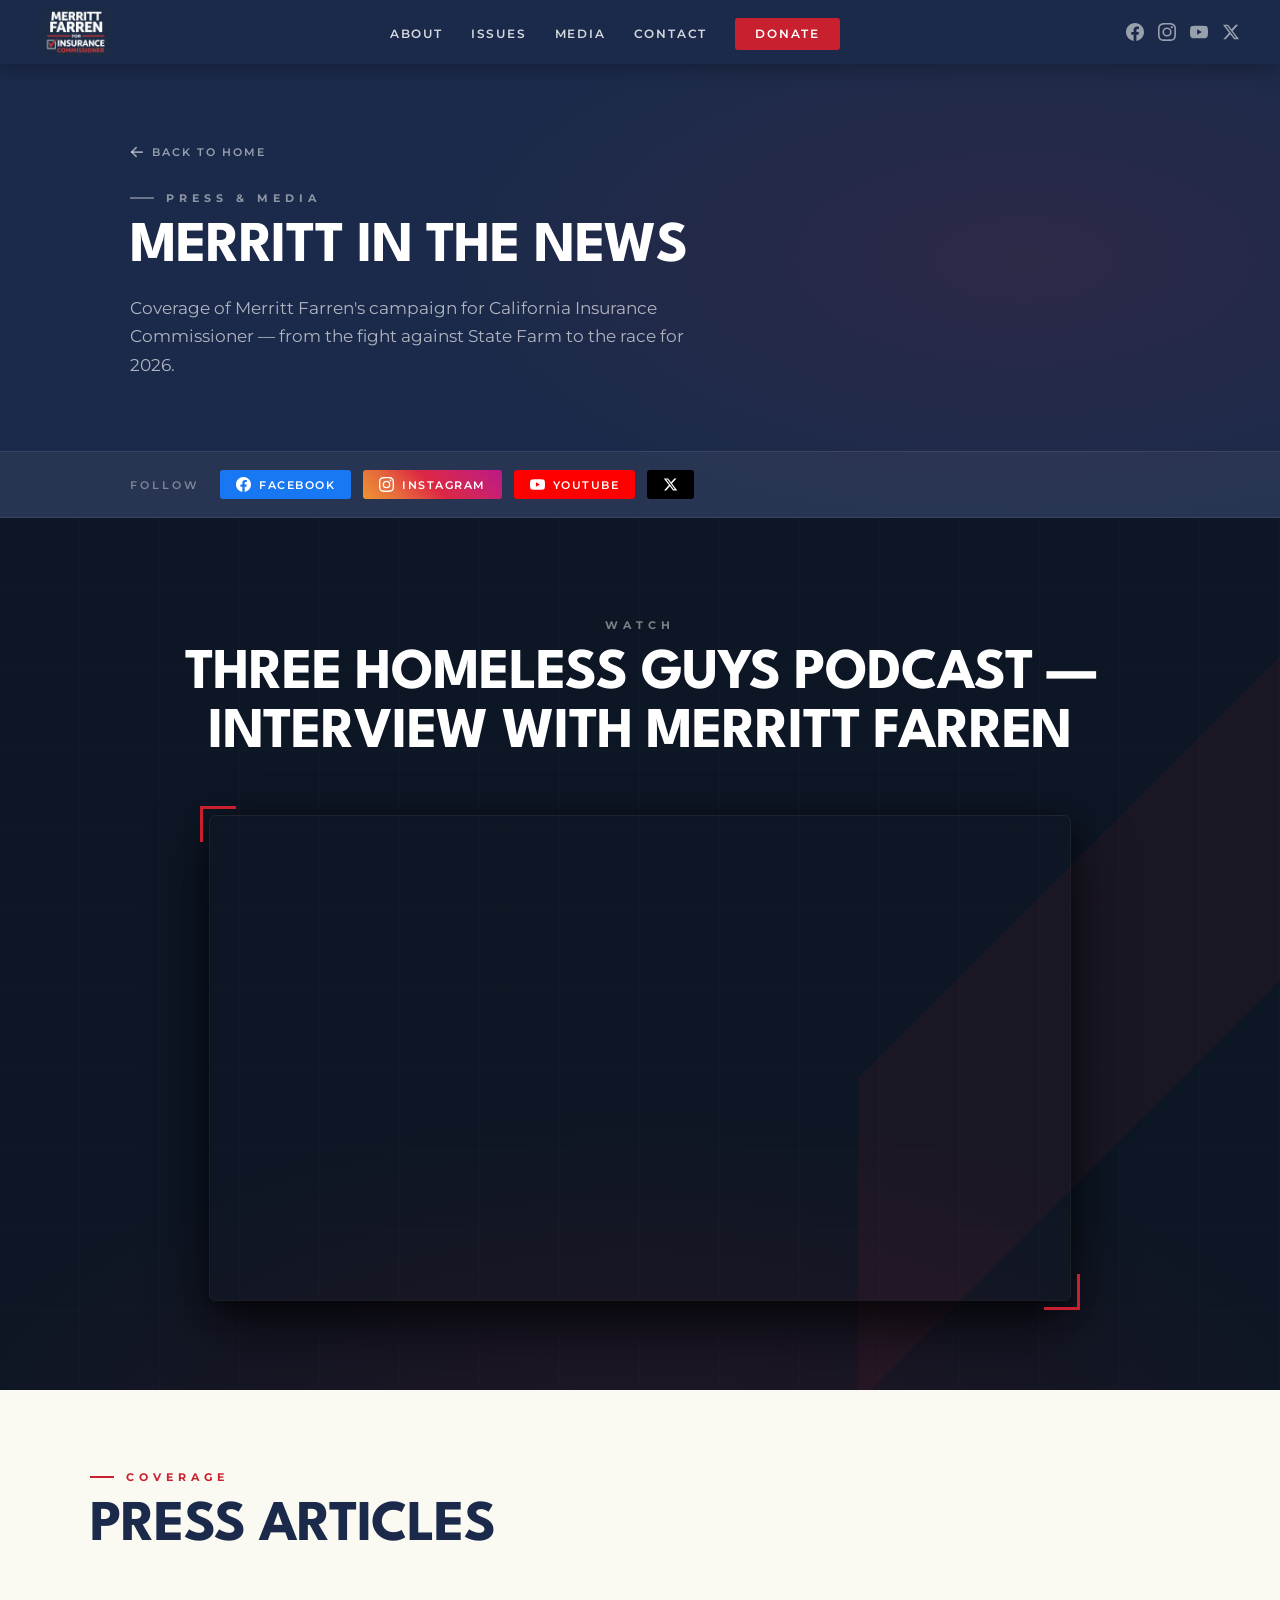
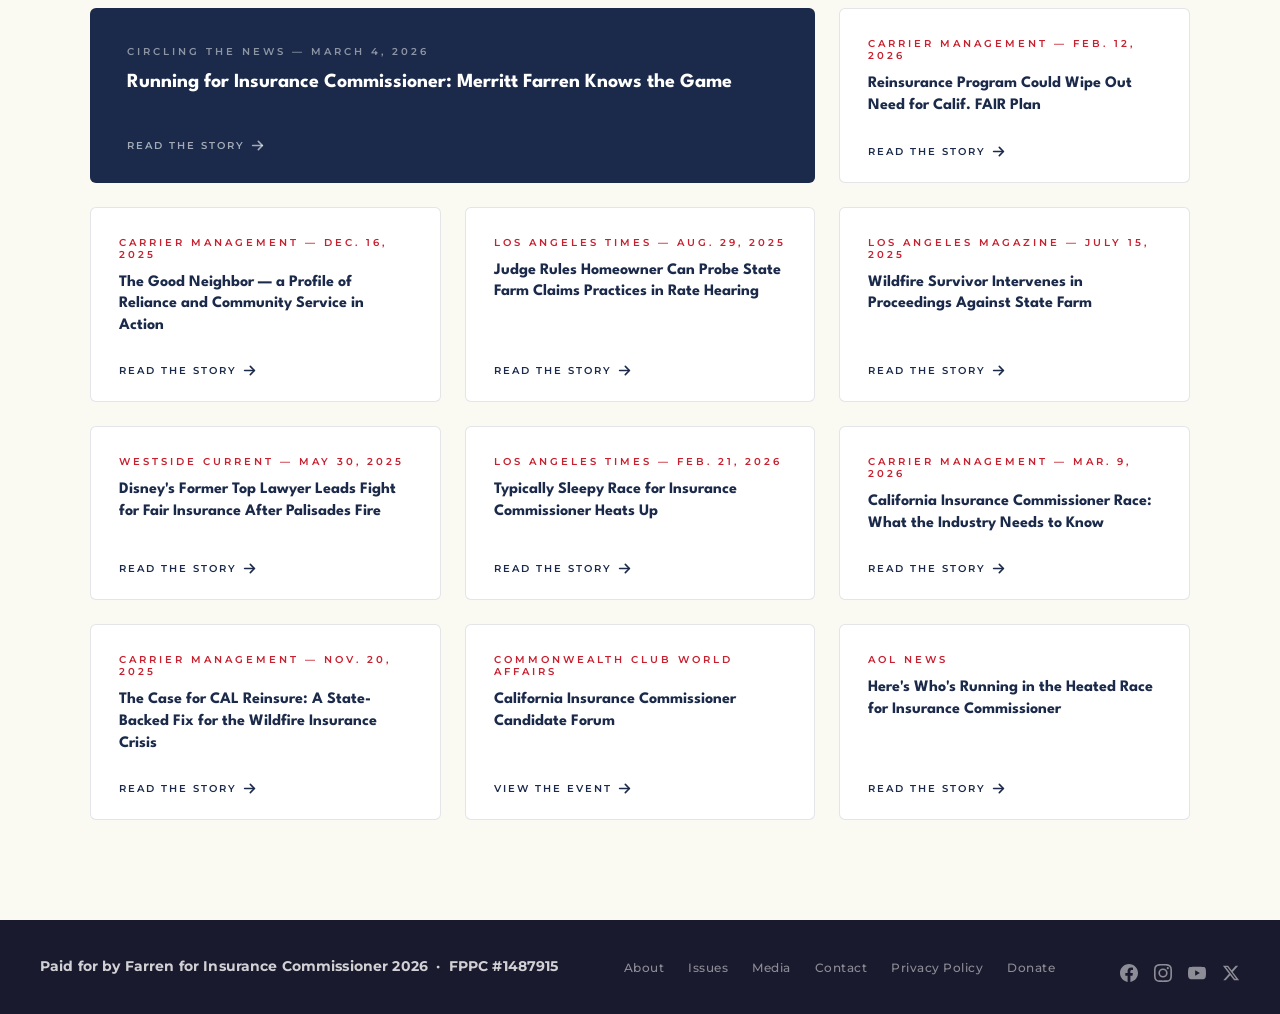
==== media.html @ 881903b9 "Updated fonts and added media" ====
<!DOCTYPE html>
<html lang="en">
<head>
<meta charset="UTF-8">
<meta name="viewport" content="width=device-width, initial-scale=1.0">
<title>Media & Press — Merritt Farren for California Insurance Commissioner 2026</title>
<meta name="description" content="Press coverage, news articles, and media appearances for Merritt Farren's campaign for California Insurance Commissioner 2026.">
<link rel="preconnect" href="https://fonts.googleapis.com">
<link rel="preconnect" href="https://fonts.gstatic.com" crossorigin>
<link href="https://fonts.googleapis.com/css2?family=League+Spartan:wght@700;800;900&family=Montserrat:wght@400;500;600&display=swap" rel="stylesheet">
<link rel="stylesheet" href="css/styles.css">
<style>
  /* ── MEDIA PAGE SPECIFIC STYLES ── */

  .media-hero {
    background: var(--navy);
    padding-top: 64px;
    position: relative;
    overflow: hidden;
  }
  .media-hero::before {
    content: '';
    position: absolute; inset: 0;
    background: radial-gradient(ellipse 70% 80% at 80% 50%, rgba(200,32,47,0.1) 0%, transparent 65%);
    pointer-events: none;
  }
  .media-hero-inner {
    max-width: 1100px; margin: 0 auto;
    padding: 80px 40px 72px;
    position: relative; z-index: 2;
  }
  .media-hero-inner .section-label { color: rgba(255,255,255,0.5); }
  .media-hero-inner .section-label::before { background: rgba(255,255,255,0.35); }
  .media-hero-inner .section-title { color: var(--white); margin-bottom: 16px; }
  .media-hero-desc {
    font-family: 'Montserrat', sans-serif;
    font-size: 1.05rem; font-weight: 400;
    color: rgba(255,255,255,0.65); line-height: 1.7;
    max-width: 560px;
  }

  /* social follow strip */
  .media-social-strip {
    background: rgba(255,255,255,0.05);
    border-top: 1px solid rgba(255,255,255,0.08);
    border-bottom: 1px solid rgba(255,255,255,0.08);
  }
  .media-social-strip-inner {
    max-width: 1100px; margin: 0 auto;
    padding: 18px 40px;
    display: flex; align-items: center; gap: 12px; flex-wrap: wrap;
  }
  .media-social-label {
    font-family: 'Montserrat', sans-serif;
    font-size: 0.68rem; font-weight: 600;
    letter-spacing: 3px; text-transform: uppercase;
    color: rgba(255,255,255,0.4);
    margin-right: 8px;
  }
  .media-social-btn {
    display: inline-flex; align-items: center; gap: 8px;
    padding: 7px 16px; border-radius: 3px;
    font-family: 'Montserrat', sans-serif;
    font-size: 0.7rem; font-weight: 600;
    letter-spacing: 1.5px; text-transform: uppercase;
    text-decoration: none; transition: opacity 0.2s, transform 0.15s;
    color: var(--white);
  }
  .media-social-btn:hover { opacity: 0.85; transform: translateY(-1px); color: var(--white); }
  .media-social-btn svg { width: 15px; height: 15px; flex-shrink: 0; }
  .media-social-btn-yt  { background: #FF0000; }
  .media-social-btn-fb  { background: #1877F2; }
  .media-social-btn-ig  { background: linear-gradient(45deg, #f09433, #e6683c 25%, #dc2743 50%, #cc2366 75%, #bc1888); }

  /* press grid */
  .press-section {
    background: var(--offwhite);
    padding: 80px 40px 100px;
  }
  .press-inner { max-width: 1100px; margin: 0 auto; }

  .press-grid {
    display: grid;
    grid-template-columns: repeat(3, 1fr);
    gap: 24px;
    margin-top: 52px;
  }

  .press-card {
    background: var(--white);
    border-radius: 6px;
    border: 1px solid var(--border);
    padding: 28px 28px 24px;
    text-decoration: none; color: inherit;
    display: flex; flex-direction: column;
    position: relative; overflow: hidden;
    transition: box-shadow 0.2s, transform 0.2s;
  }
  .press-card::before {
    content: ''; position: absolute;
    top: 0; left: 0; right: 0; height: 3px;
    background: var(--red);
    transform: scaleX(0); transform-origin: left;
    transition: transform 0.25s;
  }
  .press-card:hover { box-shadow: 0 8px 36px rgba(0,0,0,0.1); transform: translateY(-3px); }
  .press-card:hover::before { transform: scaleX(1); }

  .press-outlet {
    font-family: 'Montserrat', sans-serif;
    font-size: 0.62rem; font-weight: 600;
    letter-spacing: 3px; text-transform: uppercase;
    color: var(--red); margin-bottom: 12px;
  }
  .press-headline {
    font-family: 'League Spartan', sans-serif;
    font-weight: 700; font-size: 1rem;
    color: var(--navy); line-height: 1.35;
    margin-bottom: 12px; flex: 1;
  }
  .press-read {
    display: inline-flex; align-items: center; gap: 6px;
    margin-top: 16px;
    font-family: 'Montserrat', sans-serif;
    font-size: 0.65rem; font-weight: 600;
    letter-spacing: 2px; text-transform: uppercase;
    color: var(--navy); transition: color 0.2s, gap 0.2s;
  }
  .press-read svg { width: 13px; height: 13px; transition: transform 0.2s; }
  .press-card:hover .press-read { color: var(--red); gap: 10px; }
  .press-card:hover .press-read svg { transform: translateX(3px); }

  /* featured card — spans 2 cols */
  .press-card--featured {
    grid-column: span 2;
    background: var(--navy);
    border-color: transparent;
    padding: 36px 36px 30px;
  }
  .press-card--featured .press-outlet { color: rgba(255,255,255,0.5); }
  .press-card--featured .press-headline {
    font-size: 1.25rem; color: var(--white);
  }
  .press-card--featured .press-read { color: rgba(255,255,255,0.6); }
  .press-card--featured:hover .press-read { color: var(--white); }
  .press-card--featured::before { background: var(--red); }

  /* back link */
  .media-back {
    display: inline-flex; align-items: center; gap: 8px;
    font-family: 'Montserrat', sans-serif;
    font-size: 0.68rem; font-weight: 600;
    letter-spacing: 2px; text-transform: uppercase;
    color: rgba(255,255,255,0.55); text-decoration: none;
    margin-bottom: 32px; transition: color 0.2s;
  }
  .media-back:hover { color: var(--white); }
  .media-back svg { width: 14px; height: 14px; }

  @media (max-width: 960px) {
    .press-grid { grid-template-columns: repeat(2, 1fr); }
    .press-card--featured { grid-column: span 2; }
    .media-hero-inner { padding: 60px 24px 52px; }
    .press-section { padding: 60px 24px 80px; }
    .media-social-strip-inner { padding: 16px 24px; }
  }
  @media (max-width: 580px) {
    .press-grid { grid-template-columns: 1fr; }
    .press-card--featured { grid-column: span 1; }
  }
</style>
</head>
<body>

<!-- NAV -->
<nav>
  <a href="/" class="nav-logo"><img src="images/logo.jpg" alt="Merritt Farren for Insurance Commissioner 2026"></a>
  <ul class="nav-links">
    <li><a href="/#story">About</a></li>
    <li><a href="/#issues">Issues</a></li>
    <li><a href="/media">Media</a></li>
    <li><a href="/#contact">Contact</a></li>
    <li><a href="https://www.efundraisingconnections.com/c/FarrenforInsuranceCommissioner2026" target="_blank" class="nav-donate">Donate</a></li>
  </ul>
  <div class="nav-social">
    <a href="https://www.facebook.com/merritt.farren" target="_blank" aria-label="Facebook"><svg viewBox="0 0 24 24" fill="currentColor"><path d="M24 12.073c0-6.627-5.373-12-12-12s-12 5.373-12 12c0 5.99 4.388 10.954 10.125 11.854v-8.385H7.078v-3.47h3.047V9.43c0-3.007 1.792-4.669 4.533-4.669 1.312 0 2.686.235 2.686.235v2.953H15.83c-1.491 0-1.956.925-1.956 1.874v2.25h3.328l-.532 3.47h-2.796v8.385C19.612 23.027 24 18.062 24 12.073z"/></svg></a>
    <a href="https://www.instagram.com/merrittfarren" target="_blank" aria-label="Instagram"><svg viewBox="0 0 24 24" fill="currentColor"><path d="M12 2.163c3.204 0 3.584.012 4.85.07 3.252.148 4.771 1.691 4.919 4.919.058 1.265.069 1.645.069 4.849 0 3.205-.012 3.584-.069 4.849-.149 3.225-1.664 4.771-4.919 4.919-1.266.058-1.644.07-4.85.07-3.204 0-3.584-.012-4.849-.07-3.26-.149-4.771-1.699-4.919-4.92-.058-1.265-.07-1.644-.07-4.849 0-3.204.013-3.583.07-4.849.149-3.227 1.664-4.771 4.919-4.919 1.266-.057 1.645-.069 4.849-.069zM12 0C8.741 0 8.333.014 7.053.072 2.695.272.273 2.69.073 7.052.014 8.333 0 8.741 0 12c0 3.259.014 3.668.072 4.948.2 4.358 2.618 6.78 6.98 6.98C8.333 23.986 8.741 24 12 24c3.259 0 3.668-.014 4.948-.072 4.354-.2 6.782-2.618 6.979-6.98.059-1.28.073-1.689.073-4.948 0-3.259-.014-3.667-.072-4.947-.196-4.354-2.617-6.78-6.979-6.98C15.668.014 15.259 0 12 0zm0 5.838a6.162 6.162 0 100 12.324 6.162 6.162 0 000-12.324zM12 16a4 4 0 110-8 4 4 0 010 8zm6.406-11.845a1.44 1.44 0 100 2.881 1.44 1.44 0 000-2.881z"/></svg></a>
    <a href="https://www.youtube.com/@MerrittFarrenCampaign" target="_blank" aria-label="YouTube"><svg viewBox="0 0 24 24" fill="currentColor"><path d="M23.498 6.186a3.016 3.016 0 0 0-2.122-2.136C19.505 3.545 12 3.545 12 3.545s-7.505 0-9.377.505A3.017 3.017 0 0 0 .502 6.186C0 8.07 0 12 0 12s0 3.93.502 5.814a3.016 3.016 0 0 0 2.122 2.136c1.871.505 9.376.505 9.376.505s7.505 0 9.377-.505a3.015 3.015 0 0 0 2.122-2.136C24 15.93 24 12 24 12s0-3.93-.502-5.814zM9.545 15.568V8.432L15.818 12l-6.273 3.568z"/></svg></a>
    <a href="https://x.com/merrittfarren" target="_blank" aria-label="X"><svg viewBox="0 0 24 24" fill="currentColor"><path d="M18.244 2.25h3.308l-7.227 8.26 8.502 11.24H16.17l-5.214-6.817L4.99 21.75H1.68l7.73-8.835L1.254 2.25H8.08l4.713 6.231zm-1.161 17.52h1.833L7.084 4.126H5.117z"/></svg></a>
  </div>
  <button class="hamburger" id="hamburger" aria-label="Open menu">
    <span></span><span></span><span></span>
  </button>
</nav>

<!-- MOBILE MENU -->
<div class="mobile-menu" id="mobileMenu">
  <ul class="mobile-menu-links">
    <li><a href="/#story">About</a></li>
    <li><a href="/#issues">Issues</a></li>
    <li><a href="/media">Media</a></li>
    <li><a href="/#contact">Contact</a></li>
    <li><a href="https://www.efundraisingconnections.com/c/FarrenforInsuranceCommissioner2026" target="_blank" class="mobile-donate">Donate</a></li>
  </ul>
  <div class="mobile-menu-social">
    <a href="https://www.facebook.com/merritt.farren" target="_blank" aria-label="Facebook"><svg viewBox="0 0 24 24" fill="currentColor"><path d="M24 12.073c0-6.627-5.373-12-12-12s-12 5.373-12 12c0 5.99 4.388 10.954 10.125 11.854v-8.385H7.078v-3.47h3.047V9.43c0-3.007 1.792-4.669 4.533-4.669 1.312 0 2.686.235 2.686.235v2.953H15.83c-1.491 0-1.956.925-1.956 1.874v2.25h3.328l-.532 3.47h-2.796v8.385C19.612 23.027 24 18.062 24 12.073z"/></svg></a>
    <a href="https://www.instagram.com/merrittfarren" target="_blank" aria-label="Instagram"><svg viewBox="0 0 24 24" fill="currentColor"><path d="M12 2.163c3.204 0 3.584.012 4.85.07 3.252.148 4.771 1.691 4.919 4.919.058 1.265.069 1.645.069 4.849 0 3.205-.012 3.584-.069 4.849-.149 3.225-1.664 4.771-4.919 4.919-1.266.058-1.644.07-4.85.07-3.204 0-3.584-.012-4.849-.07-3.26-.149-4.771-1.699-4.919-4.92-.058-1.265-.07-1.644-.07-4.849 0-3.204.013-3.583.07-4.849.149-3.227 1.664-4.771 4.919-4.919 1.266-.057 1.645-.069 4.849-.069zM12 0C8.741 0 8.333.014 7.053.072 2.695.272.273 2.69.073 7.052.014 8.333 0 8.741 0 12c0 3.259.014 3.668.072 4.948.2 4.358 2.618 6.78 6.98 6.98C8.333 23.986 8.741 24 12 24c3.259 0 3.668-.014 4.948-.072 4.354-.2 6.782-2.618 6.979-6.98.059-1.28.073-1.689.073-4.948 0-3.259-.014-3.667-.072-4.947-.196-4.354-2.617-6.78-6.979-6.98C15.668.014 15.259 0 12 0zm0 5.838a6.162 6.162 0 100 12.324 6.162 6.162 0 000-12.324zM12 16a4 4 0 110-8 4 4 0 010 8zm6.406-11.845a1.44 1.44 0 100 2.881 1.44 1.44 0 000-2.881z"/></svg></a>
    <a href="https://www.youtube.com/@MerrittFarrenCampaign" target="_blank" aria-label="YouTube"><svg viewBox="0 0 24 24" fill="currentColor"><path d="M23.498 6.186a3.016 3.016 0 0 0-2.122-2.136C19.505 3.545 12 3.545 12 3.545s-7.505 0-9.377.505A3.017 3.017 0 0 0 .502 6.186C0 8.07 0 12 0 12s0 3.93.502 5.814a3.016 3.016 0 0 0 2.122 2.136c1.871.505 9.376.505 9.376.505s7.505 0 9.377-.505a3.015 3.015 0 0 0 2.122-2.136C24 15.93 24 12 24 12s0-3.93-.502-5.814zM9.545 15.568V8.432L15.818 12l-6.273 3.568z"/></svg></a>
    <a href="https://x.com/merrittfarren" target="_blank" aria-label="X"><svg viewBox="0 0 24 24" fill="currentColor"><path d="M18.244 2.25h3.308l-7.227 8.26 8.502 11.24H16.17l-5.214-6.817L4.99 21.75H1.68l7.73-8.835L1.254 2.25H8.08l4.713 6.231zm-1.161 17.52h1.833L7.084 4.126H5.117z"/></svg></a>
  </div>
</div>

<!-- MEDIA HERO -->
<div class="media-hero">
  <div class="media-hero-inner">
    <a href="/" class="media-back">
      <svg viewBox="0 0 16 16" fill="none" stroke="currentColor" stroke-width="2" stroke-linecap="round" stroke-linejoin="round"><line x1="14" y1="8" x2="2" y2="8"/><polyline points="7,3 2,8 7,13"/></svg>
      Back to Home
    </a>
    <div class="section-label">Press & Media</div>
    <h1 class="section-title">Merritt in the News</h1>
    <p class="media-hero-desc">Coverage of Merritt Farren's campaign for California Insurance Commissioner — from the fight against State Farm to the race for 2026.</p>
  </div>

  <!-- SOCIAL STRIP -->
  <div class="media-social-strip">
    <div class="media-social-strip-inner">
      <span class="media-social-label">Follow</span>
      </a>
      <a href="https://www.facebook.com/merritt.farren" target="_blank" class="media-social-btn media-social-btn-fb">
        <svg viewBox="0 0 24 24" fill="currentColor"><path d="M24 12.073c0-6.627-5.373-12-12-12s-12 5.373-12 12c0 5.99 4.388 10.954 10.125 11.854v-8.385H7.078v-3.47h3.047V9.43c0-3.007 1.792-4.669 4.533-4.669 1.312 0 2.686.235 2.686.235v2.953H15.83c-1.491 0-1.956.925-1.956 1.874v2.25h3.328l-.532 3.47h-2.796v8.385C19.612 23.027 24 18.062 24 12.073z"/></svg>
        Facebook
      </a>
      <a href="https://www.instagram.com/merrittfarren" target="_blank" class="media-social-btn media-social-btn-ig">
        <svg viewBox="0 0 24 24" fill="currentColor"><path d="M12 2.163c3.204 0 3.584.012 4.85.07 3.252.148 4.771 1.691 4.919 4.919.058 1.265.069 1.645.069 4.849 0 3.205-.012 3.584-.069 4.849-.149 3.225-1.664 4.771-4.919 4.919-1.266.058-1.644.07-4.85.07-3.204 0-3.584-.012-4.849-.07-3.26-.149-4.771-1.699-4.919-4.92-.058-1.265-.07-1.644-.07-4.849 0-3.204.013-3.583.07-4.849.149-3.227 1.664-4.771 4.919-4.919 1.266-.057 1.645-.069 4.849-.069zM12 0C8.741 0 8.333.014 7.053.072 2.695.272.273 2.69.073 7.052.014 8.333 0 8.741 0 12c0 3.259.014 3.668.072 4.948.2 4.358 2.618 6.78 6.98 6.98C8.333 23.986 8.741 24 12 24c3.259 0 3.668-.014 4.948-.072 4.354-.2 6.782-2.618 6.979-6.98.059-1.28.073-1.689.073-4.948 0-3.259-.014-3.667-.072-4.947-.196-4.354-2.617-6.78-6.979-6.98C15.668.014 15.259 0 12 0zm0 5.838a6.162 6.162 0 100 12.324 6.162 6.162 0 000-12.324zM12 16a4 4 0 110-8 4 4 0 010 8zm6.406-11.845a1.44 1.44 0 100 2.881 1.44 1.44 0 000-2.881z"/></svg>
        Instagram
      </a>
      <a href="https://www.youtube.com/@MerrittFarrenCampaign" target="_blank" class="media-social-btn media-social-btn-yt">
        <svg viewBox="0 0 24 24" fill="currentColor"><path d="M23.498 6.186a3.016 3.016 0 0 0-2.122-2.136C19.505 3.545 12 3.545 12 3.545s-7.505 0-9.377.505A3.017 3.017 0 0 0 .502 6.186C0 8.07 0 12 0 12s0 3.93.502 5.814a3.016 3.016 0 0 0 2.122 2.136c1.871.505 9.376.505 9.376.505s7.505 0 9.377-.505a3.015 3.015 0 0 0 2.122-2.136C24 15.93 24 12 24 12s0-3.93-.502-5.814zM9.545 15.568V8.432L15.818 12l-6.273 3.568z"/></svg>
        YouTube
      <a href="https://x.com/merrittfarren" target="_blank" class="media-social-btn" style="background:#000;">
      <svg viewBox="0 0 24 24" fill="currentColor" width="15" height="15"><path d="M18.244 2.25h3.308l-7.227 8.26 8.502 11.24H16.17l-5.214-6.817L4.99 21.75H1.68l7.73-8.835L1.254 2.25H8.08l4.713 6.231zm-1.161 17.52h1.833L7.084 4.126H5.117z"/></svg>
      </a>
    </div>
  </div>
</div>

<!-- PODCAST VIDEO -->
<section class="video-section">
  <div class="video-section-inner">
    <div class="video-section-header">
      <div class="section-label">Watch</div>
      <h2 class="section-title">Three Homeless Guys Podcast — Interview with Merritt Farren</h2>
    </div>
    <div class="video-stage">
      <div class="video-frame-accent video-frame-accent--tl"></div>
      <div class="video-frame-accent video-frame-accent--br"></div>
      <div class="video-wrapper">
        <iframe
          src="https://www.youtube.com/embed/tvpQlVwSCeM"
          title="Three Homeless Guys Podcast — Interview with Merritt Farren"
          allow="accelerometer; autoplay; clipboard-write; encrypted-media; gyroscope; picture-in-picture"
          allowfullscreen
        ></iframe>
      </div>
    </div>
  </div>
</section>

<!-- PRESS GRID -->
<div class="press-section">
  <div class="press-inner">
    <div class="section-label">Coverage</div>
    <h2 class="section-title">Press Articles</h2>
    
    <div class="press-grid">

      <!-- Featured: Circling the News — Mar 4, 2026 -->
      <a class="press-card press-card--featured" href="https://www.circlingthenews.com/running-for-insurance-commissioner-merritt-farren-knows-the-game/" target="_blank">
        <div class="press-outlet">Circling the News &mdash; March 4, 2026</div>
        <div class="press-headline">Running for Insurance Commissioner: Merritt Farren Knows the Game</div>
        <div class="press-read">Read the story <svg viewBox="0 0 16 16" fill="none" stroke="currentColor" stroke-width="2" stroke-linecap="round" stroke-linejoin="round"><line x1="2" y1="8" x2="14" y2="8"/><polyline points="9,3 14,8 9,13"/></svg></div>
      </a>
 
      <!-- Carrier Management — Feb 12, 2026 (Reinsurance/FAIR Plan) -->
      <a class="press-card" href="https://www.carriermanagement.com/features/2026/02/12/284526.htm" target="_blank">
        <div class="press-outlet">Carrier Management &mdash; Feb. 12, 2026</div>
        <div class="press-headline">Reinsurance Program Could Wipe Out Need for Calif. FAIR Plan</div>
        <div class="press-read">Read the story <svg viewBox="0 0 16 16" fill="none" stroke="currentColor" stroke-width="2" stroke-linecap="round" stroke-linejoin="round"><line x1="2" y1="8" x2="14" y2="8"/><polyline points="9,3 14,8 9,13"/></svg></div>
      </a>
 
      <!-- Carrier Management — Dec 16, 2025 (Good Neighbor) -->
      <a class="press-card" href="https://www.carriermanagement.com/features/2025/12/16/282419.htm" target="_blank">
        <div class="press-outlet">Carrier Management &mdash; Dec. 16, 2025</div>
        <div class="press-headline">The Good Neighbor — a Profile of Reliance and Community Service in Action</div>
        <div class="press-read">Read the story <svg viewBox="0 0 16 16" fill="none" stroke="currentColor" stroke-width="2" stroke-linecap="round" stroke-linejoin="round"><line x1="2" y1="8" x2="14" y2="8"/><polyline points="9,3 14,8 9,13"/></svg></div>
      </a>
 
      <!-- LA Times — Aug 29, 2025 -->
      <a class="press-card" href="https://www.latimes.com/business/story/2025-08-29/judge-rules-homeowner-can-probe-state-farm-claims-practices-in-rate-hearing" target="_blank">
        <div class="press-outlet">Los Angeles Times &mdash; Aug. 29, 2025</div>
        <div class="press-headline">Judge Rules Homeowner Can Probe State Farm Claims Practices in Rate Hearing</div>
        <div class="press-read">Read the story <svg viewBox="0 0 16 16" fill="none" stroke="currentColor" stroke-width="2" stroke-linecap="round" stroke-linejoin="round"><line x1="2" y1="8" x2="14" y2="8"/><polyline points="9,3 14,8 9,13"/></svg></div>
      </a>
 
      <!-- LA Magazine — July 15, 2025 -->
      <a class="press-card" href="https://lamag.com/news/wildfire-survivor-intervenes-in-proceedings-against-state-farm/" target="_blank">
        <div class="press-outlet">Los Angeles Magazine &mdash; July 15, 2025</div>
        <div class="press-headline">Wildfire Survivor Intervenes in Proceedings Against State Farm</div>
        <div class="press-read">Read the story <svg viewBox="0 0 16 16" fill="none" stroke="currentColor" stroke-width="2" stroke-linecap="round" stroke-linejoin="round"><line x1="2" y1="8" x2="14" y2="8"/><polyline points="9,3 14,8 9,13"/></svg></div>
      </a>
 
      <!-- Westside Current — May 30, 2025 -->
      <a class="press-card" href="https://www.westsidecurrent.com/news/disney-s-former-top-lawyer-leads-fight-for-fair-insurance-after-palisades-fire/article_1b14e0f1-53c9-4d88-8dc2-42fa84a0969a.html" target="_blank">
        <div class="press-outlet">Westside Current &mdash; May 30, 2025</div>
        <div class="press-headline">Disney's Former Top Lawyer Leads Fight for Fair Insurance After Palisades Fire</div>
        <div class="press-read">Read the story <svg viewBox="0 0 16 16" fill="none" stroke="currentColor" stroke-width="2" stroke-linecap="round" stroke-linejoin="round"><line x1="2" y1="8" x2="14" y2="8"/><polyline points="9,3 14,8 9,13"/></svg></div>
      </a>
 
      <!-- LA Times — Feb 21, 2026 -->
      <a class="press-card" href="https://www.latimes.com/business/story/2026-02-21/typically-sleepy-race-for-insurance-commissioner-heats-up" target="_blank">
        <div class="press-outlet">Los Angeles Times &mdash; Feb. 21, 2026</div>
        <div class="press-headline">Typically Sleepy Race for Insurance Commissioner Heats Up</div>
        <div class="press-read">Read the story <svg viewBox="0 0 16 16" fill="none" stroke="currentColor" stroke-width="2" stroke-linecap="round" stroke-linejoin="round"><line x1="2" y1="8" x2="14" y2="8"/><polyline points="9,3 14,8 9,13"/></svg></div>
      </a>
 
      <!-- Carrier Management — Mar 9, 2026 -->
      <a class="press-card" href="https://www.carriermanagement.com/news/2026/03/09/285462.htm" target="_blank">
        <div class="press-outlet">Carrier Management &mdash; Mar. 9, 2026</div>
        <div class="press-headline">California Insurance Commissioner Race: What the Industry Needs to Know</div>
        <div class="press-read">Read the story <svg viewBox="0 0 16 16" fill="none" stroke="currentColor" stroke-width="2" stroke-linecap="round" stroke-linejoin="round"><line x1="2" y1="8" x2="14" y2="8"/><polyline points="9,3 14,8 9,13"/></svg></div>
      </a>
 
      <!-- Carrier Management — Nov 20, 2025 -->
      <a class="press-card" href="https://www.carriermanagement.com/features/2025/11/20/281652.htm" target="_blank">
        <div class="press-outlet">Carrier Management &mdash; Nov. 20, 2025</div>
        <div class="press-headline">The Case for CAL Reinsure: A State-Backed Fix for the Wildfire Insurance Crisis</div>
        <div class="press-read">Read the story <svg viewBox="0 0 16 16" fill="none" stroke="currentColor" stroke-width="2" stroke-linecap="round" stroke-linejoin="round"><line x1="2" y1="8" x2="14" y2="8"/><polyline points="9,3 14,8 9,13"/></svg></div>
      </a>
 
      <!-- Commonwealth Club -->
      <a class="press-card" href="https://www.commonwealthclub.org/events/2026-02-13/california-insurance-commissioner-candidate-forum" target="_blank">
        <div class="press-outlet">Commonwealth Club World Affairs</div>
        <div class="press-headline">California Insurance Commissioner Candidate Forum</div>
        <div class="press-read">View the event <svg viewBox="0 0 16 16" fill="none" stroke="currentColor" stroke-width="2" stroke-linecap="round" stroke-linejoin="round"><line x1="2" y1="8" x2="14" y2="8"/><polyline points="9,3 14,8 9,13"/></svg></div>
      </a>
 
      <!-- AOL News -->
      <a class="press-card" href="https://www.aol.com/articles/heres-running-heated-race-insurance-110000515.html" target="_blank">
        <div class="press-outlet">AOL News</div>
        <div class="press-headline">Here's Who's Running in the Heated Race for Insurance Commissioner</div>
        <div class="press-read">Read the story <svg viewBox="0 0 16 16" fill="none" stroke="currentColor" stroke-width="2" stroke-linecap="round" stroke-linejoin="round"><line x1="2" y1="8" x2="14" y2="8"/><polyline points="9,3 14,8 9,13"/></svg></div>
      </a>
 
    </div>
  </div>
</div>

<!-- FOOTER -->
<footer>
  <div>
    <span class="fppc-disclaimer">Paid for by Farren for Insurance Commissioner 2026 &nbsp;·&nbsp; FPPC #1487915</span>
  </div>
  <div class="footer-links">
    <a href="/#story">About</a>
    <a href="/#issues">Issues</a>
    <a href="/media">Media</a>
    <a href="/#contact">Contact</a>
    <a href="#" onclick="document.getElementById('privacyModal').classList.add('open');document.body.style.overflow='hidden';return false;">Privacy Policy</a>
    <a href="https://www.efundraisingconnections.com/c/FarrenforInsuranceCommissioner2026" target="_blank">Donate</a>
  </div>
  <div class="footer-social">
    <a href="https://www.facebook.com/merritt.farren" target="_blank" aria-label="Facebook"><svg viewBox="0 0 24 24" fill="currentColor" width="18" height="18"><path d="M24 12.073c0-6.627-5.373-12-12-12s-12 5.373-12 12c0 5.99 4.388 10.954 10.125 11.854v-8.385H7.078v-3.47h3.047V9.43c0-3.007 1.792-4.669 4.533-4.669 1.312 0 2.686.235 2.686.235v2.953H15.83c-1.491 0-1.956.925-1.956 1.874v2.25h3.328l-.532 3.47h-2.796v8.385C19.612 23.027 24 18.062 24 12.073z"/></svg></a>
    <a href="https://www.instagram.com/merrittfarren" target="_blank" aria-label="Instagram"><svg viewBox="0 0 24 24" fill="currentColor" width="18" height="18"><path d="M12 2.163c3.204 0 3.584.012 4.85.07 3.252.148 4.771 1.691 4.919 4.919.058 1.265.069 1.645.069 4.849 0 3.205-.012 3.584-.069 4.849-.149 3.225-1.664 4.771-4.919 4.919-1.266.058-1.644.07-4.85.07-3.204 0-3.584-.012-4.849-.07-3.26-.149-4.771-1.699-4.919-4.92-.058-1.265-.07-1.644-.07-4.849 0-3.204.013-3.583.07-4.849.149-3.227 1.664-4.771 4.919-4.919 1.266-.057 1.645-.069 4.849-.069zM12 0C8.741 0 8.333.014 7.053.072 2.695.272.273 2.69.073 7.052.014 8.333 0 8.741 0 12c0 3.259.014 3.668.072 4.948.2 4.358 2.618 6.78 6.98 6.98C8.333 23.986 8.741 24 12 24c3.259 0 3.668-.014 4.948-.072 4.354-.2 6.782-2.618 6.979-6.98.059-1.28.073-1.689.073-4.948 0-3.259-.014-3.667-.072-4.947-.196-4.354-2.617-6.78-6.979-6.98C15.668.014 15.259 0 12 0zm0 5.838a6.162 6.162 0 100 12.324 6.162 6.162 0 000-12.324zM12 16a4 4 0 110-8 4 4 0 010 8zm6.406-11.845a1.44 1.44 0 100 2.881 1.44 1.44 0 000-2.881z"/></svg></a>
    <a href="https://www.youtube.com/@MerrittFarrenCampaign" target="_blank" aria-label="YouTube"><svg viewBox="0 0 24 24" fill="currentColor" width="18" height="18"><path d="M23.498 6.186a3.016 3.016 0 0 0-2.122-2.136C19.505 3.545 12 3.545 12 3.545s-7.505 0-9.377.505A3.017 3.017 0 0 0 .502 6.186C0 8.07 0 12 0 12s0 3.93.502 5.814a3.016 3.016 0 0 0 2.122 2.136c1.871.505 9.376.505 9.376.505s7.505 0 9.377-.505a3.015 3.015 0 0 0 2.122-2.136C24 15.93 24 12 24 12s0-3.93-.502-5.814zM9.545 15.568V8.432L15.818 12l-6.273 3.568z"/></svg></a>
    <a href="https://x.com/merrittfarren" target="_blank" aria-label="X"><svg viewBox="0 0 24 24" fill="currentColor" width="18" height="18"><path d="M18.244 2.25h3.308l-7.227 8.26 8.502 11.24H16.17l-5.214-6.817L4.99 21.75H1.68l7.73-8.835L1.254 2.25H8.08l4.713 6.231zm-1.161 17.52h1.833L7.084 4.126H5.117z"/></svg></a>
  </div>
</footer>

<!-- PRIVACY POLICY MODAL -->
<div class="endorse-modal-overlay" id="privacyModal">
  <div class="endorse-modal">
    <button class="endorse-modal-close" onclick="document.getElementById('privacyModal').classList.remove('open');document.body.style.overflow='';" aria-label="Close">&times;</button>
    <h3>Privacy Policy</h3>
    <p>Farren for Insurance Commissioner 2026 ("the Campaign") is committed to protecting your privacy. This policy explains how we collect, use, and protect your information.</p>
    <h4>Information We Collect</h4>
    <p>We collect information you voluntarily provide — such as your name, email address, and phone number — when you sign up for updates, contact the campaign, or submit an endorsement. We also collect anonymous usage data through analytics tools to understand how visitors use this site.</p>
    <h4>How We Use Your Information</h4>
    <p>Your information is used to send campaign updates, respond to inquiries, and communicate about events and volunteer opportunities. We do not sell or share your personal information with third parties for their own marketing purposes.</p>
    <h4>Cookies</h4>
    <p>This site uses cookies to analyze traffic and improve your experience. You can disable cookies in your browser settings at any time. Continued use of this site constitutes acceptance of our use of cookies.</p>
    <h4>Data Security</h4>
    <p>We take reasonable steps to protect your information from unauthorized access or disclosure. However, no internet transmission is completely secure.</p>
    <h4>Contact</h4>
    <p>Questions about this policy? Email us at <a href="mailto:Merritt@MerrittFarrenCA.com">Merritt@MerrittFarrenCA.com</a>.</p>
    <p style="font-size:0.78rem;color:#999;margin-top:20px;">Paid for by Farren for Insurance Commissioner 2026 &nbsp;·&nbsp; FPPC #1487915</p>
  </div>
</div>

<script>
  const hamburger = document.getElementById('hamburger');
  const mobileMenu = document.getElementById('mobileMenu');
  hamburger.addEventListener('click', () => {
    hamburger.classList.toggle('active');
    mobileMenu.classList.toggle('open');
    document.body.style.overflow = mobileMenu.classList.contains('open') ? 'hidden' : '';
  });
  document.querySelectorAll('.mobile-menu-links a').forEach(link => {
    link.addEventListener('click', () => {
      hamburger.classList.remove('active');
      mobileMenu.classList.remove('open');
      document.body.style.overflow = '';
    });
  });
</script>
</body>
</html>
---- css/styles.css ----
:root {
  --navy: #1B2A4A;
  --red: #C8202F;
  --white: #FFFFFF;
  --offwhite: #FAF9F2;
  --steel: #91ABC0;
  --text-dark: #1a1a2e;
  --text-mid: #444;
  --border: rgba(27,42,74,0.12);
}
  *, *::before, *::after { box-sizing: border-box; margin: 0; padding: 0; }
  html { scroll-behavior: smooth; }
  body { font-family: 'Montserrat', sans-serif; font-weight: 600; color: var(--text-dark); background: var(--offwhite); overflow-x: hidden; }

  /* NAV */
  nav {
    position: fixed; top: 0; left: 0; right: 0; z-index: 100;
    background: var(--navy);
    display: flex; align-items: center; justify-content: space-between;
    padding: 0 40px; height: 64px;
    box-shadow: 0 2px 20px rgba(0,0,0,0.3);
  }
  .nav-logo { display: flex; align-items: center; text-decoration: none; }
  .nav-logo img { height: 48px; width: auto; border-radius: 3px; }
  .nav-logo span { color: var(--red); }
  .nav-links { display: flex; gap: 28px; list-style: none; align-items: center; }
  .nav-links a { color: rgba(255,255,255,0.82); text-decoration: none; font-size: 0.72rem; font-weight: 600; letter-spacing: 1.8px; text-transform: uppercase; transition: color 0.2s; }
  .nav-links a:hover { color: var(--white); }
  .nav-donate { background: var(--red); color: var(--white) !important; padding: 9px 20px; border-radius: 3px; font-weight: 600 !important; transition: background 0.2s !important; }
  .nav-donate:hover { background: #a8181f !important; }
  .nav-social { display: flex; gap: 14px; align-items: center; margin-left: 8px; }
  .nav-social a { display: flex; align-items: center; color: rgba(255,255,255,0.55); transition: color 0.2s; }
  .nav-social a:hover { color: var(--white); }
  .nav-social svg { width: 18px; height: 18px; }

  /* HERO */
  .hero {
    min-height: 100vh; background: var(--navy);
    position: relative; display: flex; align-items: center; justify-content: center;
    overflow: visible; padding-top: 64px; padding-bottom: 200px;
  }
  /* SCROLL INDICATOR */
  .scroll-indicator {
    position: absolute; bottom: 24px; left: 0; right: 0;
    display: flex; flex-direction: column; align-items: center;
    z-index: 5; animation: fadeUp 0.6s ease 0.8s both;
  }
  .scroll-chevron {
    width: 20px; height: 20px; border-right: 2px solid var(--red); border-bottom: 2px solid var(--red);
    transform: rotate(45deg); opacity: 0.6;
    animation: scrollbounce 2s ease-in-out infinite;
  }
  @keyframes scrollbounce {
    0%, 100% { transform: rotate(45deg) translateY(-3px); opacity: 0.3; }
    50% { transform: rotate(45deg) translateY(3px); opacity: 0.8; }
  }
  /* Fire photo as subtle dark hero background */
  .hero-fire-bg {
    position: absolute; inset: 0;
    background-image: url('../images/hero-fire-bg.jpg');
    background-size: cover; background-position: center 40%;
    opacity: 0.18;
  }
  .hero-bg-overlay {
    position: absolute; inset: 0;
    background:
      linear-gradient(to right, rgba(27,42,74,0.97) 40%, rgba(27,42,74,0.75) 70%, rgba(27,42,74,0.5) 100%),
      radial-gradient(ellipse 60% 50% at 70% 50%, rgba(200,32,47,0.12) 0%, transparent 70%);
  }
  .hero-bg-overlay::after {
    content: ''; position: absolute; top: 0; right: 30%;
    width: 1px; height: 100%;
    background: linear-gradient(to bottom, transparent, rgba(200,32,47,0.35), transparent);
    transform: rotate(8deg) scaleY(1.3);
  }
  .hero-inner {
    position: relative; z-index: 2;
    max-width: 800px; width: 100%; padding: 60px 40px;
    text-align: center;
  }
  .hero-eyebrow {
    font-family: 'Montserrat', sans-serif;
    font-size: 0.72rem; font-weight: 600; letter-spacing: 5px; text-transform: uppercase;
    color: var(--red); margin-bottom: 20px;
    display: flex; align-items: center; justify-content: center; gap: 12px;
    animation: fadeUp 0.6s ease 0.1s both;
  }
  .hero-eyebrow::before { content: ''; display: block; width: 30px; height: 2px; background: var(--red); }
  .hero-name {
    font-family: 'League Spartan', sans-serif;
    font-weight: 700;
    text-transform: uppercase;
    font-size: clamp(4rem, 8vw, 7rem); line-height: 0.92; color: var(--white); letter-spacing: -0.02em;
    margin-bottom: 8px; animation: fadeUp 0.6s ease 0.2s both;
  }
  .hero-title {
    font-family: 'League Spartan', sans-serif;
    font-size: clamp(0.85rem, 2vw, 1.1rem); font-weight: 700; letter-spacing: 4px; text-transform: uppercase;
    color: var(--red); margin-bottom: 32px; animation: fadeUp 0.6s ease 0.3s both;
  }
  .hero-headline {
    font-family: 'League Spartan', sans-serif;
    text-transform: uppercase;
    font-size: clamp(1.1rem, 2.2vw, 1.4rem); font-weight: 500; color: rgba(255,255,255,0.82); line-height: 1.55;
    max-width: 550px; margin: 0 auto 0; animation: fadeUp 0.6s ease 0.4s both;
  }
  .hero-ctas { display: flex; gap: 16px; flex-wrap: wrap; justify-content: center; animation: fadeUp 0.6s ease 0.5s both; }
  .btn-primary {
    background: var(--red); color: var(--white); text-decoration: none;
    font-family: 'Montserrat', sans-serif; font-size: 0.78rem; font-weight: 600;
    letter-spacing: 2.5px; text-transform: uppercase; padding: 16px 36px; border-radius: 3px;
    transition: background 0.2s, transform 0.15s; display: inline-block;
  }
  .btn-primary:hover { background: #a8181f; transform: translateY(-2px); }
  .btn-outline {
    background: transparent; color: var(--white); text-decoration: none;
    font-family: 'Montserrat', sans-serif; font-size: 0.78rem; font-weight: 600;
    letter-spacing: 2.5px; text-transform: uppercase; padding: 15px 36px;
    border: 2px solid rgba(255,255,255,0.4); border-radius: 3px;
    transition: border-color 0.2s, transform 0.15s; display: inline-block;
  }
  .btn-outline:hover { border-color: var(--white); transform: translateY(-2px); }

  /* HERO ACTION COLUMNS */
  .hero-actions {
    display: grid; grid-template-columns: 1fr 1fr 1fr; gap: 0;
    background: var(--white);
    position: absolute; bottom: 60px; left: 50%; transform: translateX(-50%);
    z-index: 10; width: 90%; max-width: 1000px;
    border-radius: 6px; box-shadow: 0 8px 40px rgba(0,0,0,0.18);
    border-top: 3px solid var(--red);
  }
  .hero-action-col {
    padding: 28px 28px; text-align: center;
    border-right: 1px solid var(--border);
    display: flex; flex-direction: column; align-items: center; gap: 8px;
  }
  .hero-action-col:last-child { border-right: none; }
  .hero-action-col h3 {
    font-family: 'Montserrat', sans-serif; font-size: 1rem; font-weight: 600;
    color: var(--navy); letter-spacing: 0.5px; text-transform: uppercase; margin: 0;
  }
  .hero-action-col p {
    font-size: 0.82rem; color: var(--text-mid); line-height: 1.5; margin-bottom: 4px;
  }
  .hero-action-col .action-btn {
    display: inline-block; padding: 10px 28px; border-radius: 3px;
    font-family: 'Montserrat', sans-serif; font-size: 0.72rem; font-weight: 600;
    letter-spacing: 2px; text-transform: uppercase; text-decoration: none;
    transition: background 0.2s, transform 0.15s;
  }
  .action-btn-red { background: var(--red); color: var(--white); }
  .action-btn-red:hover { background: #a8181f; transform: translateY(-2px); }
  .action-btn-navy { background: var(--navy); color: var(--white); }
  .action-btn-navy:hover { background: #142240; transform: translateY(-2px); }
  .hero-action-col .volunteer-form { display: flex; gap: 6px; width: 100%; max-width: 280px; }
  .hero-action-col .volunteer-form input {
    flex: 1; border: 1.5px solid rgba(27,42,74,0.18); border-radius: 3px; padding: 9px 12px;
    font-family: 'Montserrat', sans-serif; font-size: 0.85rem; color: var(--navy);
    outline: none; transition: border-color 0.2s;
  }
  .hero-action-col .volunteer-form input:focus { border-color: var(--red); }
  .hero-action-col .volunteer-form button {
    background: var(--navy); color: var(--white); border: none; border-radius: 3px;
    padding: 9px 16px; font-family: 'Montserrat', sans-serif; font-size: 0.7rem;
    font-weight: 600; letter-spacing: 1.5px; text-transform: uppercase; cursor: pointer;
    transition: background 0.2s;
  }
  .hero-action-col .volunteer-form button:hover { background: #142240; }
  .form-status {
    margin-top: 10px; font-size: 0.8rem; line-height: 1.4;
    color: var(--text-mid);
  }
  .form-status.is-success { color: #2d7a3a; }
  .form-status.is-error { color: #a8181f; }

  .hero-logo-wrap { display: none; }

  /* SECTIONS */
  section { padding: 110px 40px; }
  .section-inner { max-width: 1100px; margin: 0 auto; }
  .section-label {
    font-family: 'Montserrat', sans-serif; font-size: 0.7rem; font-weight: 700;
    letter-spacing: 5px; text-transform: uppercase; color: var(--red);
    margin-bottom: 14px; display: flex; align-items: center; gap: 12px;
  }
  .section-label::before { content: ''; display: block; width: 24px; height: 2px; background: var(--red); }
  .section-label.center { justify-content: center; }
  .section-label.center::before { display: none; }
  .section-title {
    font-family: 'League Spartan', sans-serif;
    font-weight: 700;
    text-transform: uppercase;
    font-size: clamp(2.2rem, 4.5vw, 3.6rem); line-height: 1.02; color: var(--navy);
    margin-bottom: 20px; letter-spacing: -0.02em;
  }

  /* FIRE IMPACT SECTION */
  .fire-section {
    position: relative; overflow: hidden; padding: 0;
    min-height: 460px; display: flex; align-items: center;
  }
  .fire-section-bg {
    position: absolute; inset: 0;
    background-image: url('../images/fire-section-bg.jpg');
    background-size: cover; background-position: center 35%;
  }
  .fire-section-overlay {
    position: absolute; inset: 0;
    background: linear-gradient(100deg, rgba(27,42,74,0.95) 40%, rgba(27,42,74,0.7) 70%, rgba(27,42,74,0.3) 100%);
  }
  .fire-section-inner {
    position: relative; z-index: 2;
    max-width: 1100px; margin: 0 auto; padding: 80px 40px;
    max-width: 620px;
  }
  .fire-section-inner .section-label { color: rgba(255,255,255,0.55); }
  .fire-section-inner .section-label::before { background: rgba(255,255,255,0.4); }
  .fire-section-inner h2 {
    font-family: 'League Spartan', sans-serif; font-weight: 700;
    text-transform: uppercase;
    font-size: clamp(2.2rem, 5vw, 3.6rem); line-height: 1.02; color: white;
    margin-bottom: 20px; letter-spacing: -0.02em;
  }
  .fire-section-inner h2 span { color: var(--red); }
  .fire-section-inner p {
    font-size: 1.05rem; line-height: 1.75; color: rgba(255,255,255,0.78); margin-bottom: 16px;
  }
  .fire-section-inner p strong { color: white; font-weight: 700; }

  /* STORY / ABOUT */
  #story { background: var(--offwhite); }
  .story-grid { display: grid; grid-template-columns: 1fr 1fr; gap: 80px; align-items: start; }
  .story-text p { font-size: 1.02rem; line-height: 1.78; color: var(--text-mid); margin-bottom: 20px; }
  .story-text p strong { color: var(--navy); font-weight: 700; }

  .about-headshot {
    border-radius: 8px; overflow: hidden;
    box-shadow: 0 8px 32px rgba(0,0,0,0.15);
    margin-bottom: 24px;
  }
  .about-headshot img { width: 100%; height: auto; display: block; }

  .credentials { display: flex; flex-direction: column; gap: 16px; }
  .cred-item {
    display: flex; gap: 16px; align-items: flex-start; padding: 18px 20px;
    background: var(--white); border-radius: 6px; border-left: 3px solid var(--red);
    box-shadow: 0 3px 14px rgba(0,0,0,0.06); transition: transform 0.2s, box-shadow 0.2s;
  }
  .cred-item:hover { transform: translateX(4px); box-shadow: 0 6px 22px rgba(0,0,0,0.1); }
  .cred-icon {
    flex-shrink: 0; width: 38px; height: 38px;
    background: rgba(27,42,74,0.07); border-radius: 8px;
    display: flex; align-items: center; justify-content: center;
  }
  .cred-icon svg { width: 18px; height: 18px; }
  .cred-text strong { display: block; font-size: 0.88rem; font-weight: 700; color: var(--navy); margin-bottom: 2px; }
  .cred-text span { font-size: 0.8rem; color: var(--text-mid); }

  /* ISSUES */
  #issues { background: var(--navy); position: relative; overflow: hidden; }
  #issues::before {
    content: ''; position: absolute; inset: 0;
    background: radial-gradient(ellipse 50% 60% at 80% 20%, rgba(200,32,47,0.15) 0%, transparent 65%);
    pointer-events: none;
  }
  #issues .section-title { color: var(--white); }
  .issues-intro { font-size: 1.05rem; color: rgba(255,255,255,0.72); line-height: 1.72; max-width: 640px; margin-bottom: 60px; }
  .issues-grid { display: grid; grid-template-columns: repeat(3, 1fr); gap: 28px; }
  .issues-grid-5 { grid-template-columns: repeat(3, 1fr); }
  .issue-number { font-family: 'League Spartan', sans-serif; font-weight: 900; font-size: 1.8rem; color: rgba(200,32,47,0.3); position: absolute; top: 16px; right: 20px; line-height: 1; letter-spacing: -0.03em; }
  .issue-link { display: inline-flex; align-items: center; gap: 6px; margin-top: auto; padding-top: 18px; font-size: 0.7rem; font-weight: 600; letter-spacing: 2px; text-transform: uppercase; color: var(--red); text-decoration: none; transition: color 0.2s, gap 0.2s; }
  .issue-link svg { width: 14px; height: 14px; transition: transform 0.2s; }
  .issue-card:hover .issue-link svg { transform: translateX(3px); }
  .issue-link:hover { color: var(--white); }
  .issue-card {
    background: rgba(255,255,255,0.05); border: 1px solid rgba(255,255,255,0.1);
    border-radius: 8px; padding: 36px 30px; position: relative; overflow: hidden;
    transition: background 0.25s, transform 0.2s;
    display: flex; flex-direction: column;
  }
  .issue-card::before { content: ''; position: absolute; top: 0; left: 0; right: 0; height: 3px; background: var(--red); }
  .issue-card:hover { background: rgba(255,255,255,0.09); transform: translateY(-4px); }
  .issue-icon {
    width: 44px; height: 44px; margin-bottom: 20px;
    background: rgba(200,32,47,0.15); border-radius: 10px;
    display: flex; align-items: center; justify-content: center;
  }
  .issue-icon svg { width: 22px; height: 22px; }
  .issue-card h3 { font-family: 'Montserrat', sans-serif; font-size: 0.88rem; font-weight: 600; text-transform: uppercase; letter-spacing: 0.5px; color: var(--white); margin-bottom: 16px; line-height: 1.3; }
  .issue-card p { font-size: 0.9rem; color: rgba(255,255,255,0.68); line-height: 1.7; }
  .issue-tag { display: inline-block; margin-top: 18px; background: var(--red); color: var(--white); font-size: 0.65rem; font-weight: 700; letter-spacing: 2px; text-transform: uppercase; padding: 5px 12px; border-radius: 2px; }

  /* CAL SPOTLIGHT */
  .cal-spotlight {
    margin-top: 60px; background: rgba(200,32,47,0.12); border: 1px solid rgba(200,32,47,0.35);
    border-radius: 10px; padding: 48px 52px;
    display: grid; grid-template-columns: 1fr 1fr; gap: 60px; align-items: center;
  }
  .cal-spotlight h3 { font-family: 'League Spartan', sans-serif; font-weight: 700; text-transform: uppercase; font-size: 2.2rem; color: var(--white); letter-spacing: -0.02em; margin-bottom: 6px; }
  .cal-spotlight h3 span { color: var(--red); }
  .cal-spotlight .sub { font-family: 'Montserrat', sans-serif; font-size: 0.68rem; font-weight: 700; letter-spacing: 4px; text-transform: uppercase; color: rgba(255,255,255,0.5); margin-bottom: 20px; }
  .cal-spotlight p { font-size: 0.95rem; color: rgba(255,255,255,0.72); line-height: 1.72; }
  .cal-outcomes { display: flex; flex-direction: column; gap: 12px; }
  .cal-outcome {
    display: flex; align-items: center; gap: 14px; padding: 13px 18px;
    background: rgba(255,255,255,0.06); border-radius: 6px;
    font-size: 0.9rem; color: rgba(255,255,255,0.82); font-weight: 500;
  }
  .cal-check {
    width: 22px; height: 22px; background: var(--red); border-radius: 50%; flex-shrink: 0;
    display: flex; align-items: center; justify-content: center;
  }
  .cal-check svg { width: 11px; height: 11px; }

  /* NEWS */
  #news { background: var(--white); }
  .news-grid { display: grid; grid-template-columns: repeat(2, 1fr); gap: 28px; margin-top: 48px; }
  .news-card {
    border: 1px solid var(--border); border-radius: 8px; padding: 30px 32px;
    text-decoration: none; color: inherit; transition: box-shadow 0.2s, transform 0.2s;
    display: block; position: relative; overflow: hidden;
  }
  .news-card::after {
    content: ''; position: absolute; bottom: 0; left: 0; right: 0; height: 3px;
    background: var(--red); transform: scaleX(0); transition: transform 0.25s; transform-origin: left;
  }
  .news-card:hover { box-shadow: 0 8px 32px rgba(0,0,0,0.1); transform: translateY(-3px); }
  .news-card:hover::after { transform: scaleX(1); }
  .news-source { font-size: 0.68rem; font-weight: 700; letter-spacing: 3px; text-transform: uppercase; color: var(--red); margin-bottom: 10px; }
  .news-card h3 { font-size: 1rem; font-weight: 700; color: var(--navy); line-height: 1.4; margin-bottom: 12px; }
  .news-card p { font-size: 0.88rem; color: var(--text-mid); line-height: 1.65; }
  .news-link { display: inline-flex; align-items: center; gap: 6px; margin-top: 16px; font-size: 0.7rem; font-weight: 700; letter-spacing: 1.5px; text-transform: uppercase; color: var(--navy); }
  .news-link svg { width: 14px; height: 14px; transition: transform 0.2s; }
  .news-card:hover .news-link svg { transform: translateX(3px); }

  /* CONTACT */
  #contact { background: var(--offwhite); }
  .contact-grid { display: grid; grid-template-columns: 1fr 1fr; gap: 80px; align-items: start; }
  .contact-info p { font-size: 1.02rem; line-height: 1.75; color: var(--text-mid); margin-bottom: 32px; }
  .contact-ways { display: flex; flex-direction: column; gap: 14px; }
  .contact-way {
    display: flex; gap: 16px; align-items: center; padding: 18px 20px;
    background: var(--white); border-radius: 6px; border-left: 3px solid var(--red);
    box-shadow: 0 3px 14px rgba(0,0,0,0.06); transition: transform 0.2s, box-shadow 0.2s;
    text-decoration: none; color: inherit; cursor: pointer;
  }
  .contact-way:hover { transform: translateX(4px); box-shadow: 0 5px 20px rgba(0,0,0,0.1); }
  .contact-way-icon {
    width: 38px; height: 38px; background: rgba(27,42,74,0.07); border-radius: 8px;
    display: flex; align-items: center; justify-content: center; flex-shrink: 0;
  }
  .contact-way-icon svg { width: 18px; height: 18px; }
  .contact-way-text strong { display: block; font-size: 0.88rem; font-weight: 700; color: var(--navy); margin-bottom: 2px; }
  .contact-way-text span { font-size: 0.8rem; color: var(--text-mid); }

  .contact-form-wrap {
    background: var(--white); border-radius: 8px; padding: 44px 40px;
    box-shadow: 0 8px 40px rgba(0,0,0,0.08); position: relative; overflow: hidden;
  }
  .contact-form-wrap::before { content: ''; position: absolute; top: 0; left: 0; right: 0; height: 4px; background: var(--red); }
  .contact-form-wrap h3 { font-family: 'League Spartan', sans-serif; font-weight: 700; text-transform: uppercase; font-size: 1.7rem; color: var(--navy); letter-spacing: -0.01em; margin-bottom: 6px; }
  .contact-form-wrap > p { font-size: 0.88rem; color: var(--text-mid); margin-bottom: 28px; line-height: 1.5; }
  .cf-row { display: grid; grid-template-columns: 1fr 1fr; gap: 16px; margin-bottom: 16px; }
  .cf-group { display: flex; flex-direction: column; gap: 6px; }
  .cf-group label { font-size: 0.65rem; font-weight: 700; letter-spacing: 2px; text-transform: uppercase; color: var(--navy); opacity: 0.65; }
  .cf-group input, .cf-group select, .cf-group textarea {
    border: 1.5px solid rgba(27,42,74,0.18); border-radius: 4px; padding: 11px 14px;
    font-family: 'Montserrat', sans-serif; font-size: 0.92rem; color: var(--navy);
    transition: border-color 0.2s; outline: none; background: white; width: 100%;
  }
  .cf-group textarea { resize: vertical; min-height: 110px; line-height: 1.6; }
  .cf-group input:focus, .cf-group select:focus, .cf-group textarea:focus { border-color: var(--red); }
  .cf-full { grid-column: 1 / -1; }
  .cf-submit {
    width: 100%; background: var(--navy); color: white; border: none;
    font-family: 'League Spartan', sans-serif; font-weight: 800; font-size: 0.85rem;
    letter-spacing: 3px; text-transform: uppercase;
    padding: 16px; border-radius: 4px; cursor: pointer; margin-top: 8px;
    transition: background 0.2s, transform 0.15s;
  }
  .cf-submit:hover { background: var(--red); transform: translateY(-1px); }

  /* DONATE */
  #donate { background: var(--red); text-align: center; padding: 100px 40px; position: relative; overflow: hidden; }
  #donate::before {
    content: ''; position: absolute; inset: 0;
    background: radial-gradient(ellipse 60% 80% at 50% 50%, rgba(255,255,255,0.08) 0%, transparent 70%);
    pointer-events: none;
  }
  #donate .section-title { color: var(--white); font-size: clamp(2.2rem, 5.5vw, 4rem); }
  #donate p { font-size: 1.1rem; color: rgba(255,255,255,0.82); max-width: 560px; margin: 0 auto 44px; line-height: 1.65; }
  .btn-donate {
    display: inline-block; background: var(--white); color: var(--red);
    text-decoration: none; font-family: 'Montserrat', sans-serif;
    font-weight: 600; font-size: 0.9rem; letter-spacing: 4px;
    text-transform: uppercase; padding: 20px 60px; border-radius: 4px;
    transition: transform 0.2s, box-shadow 0.2s; box-shadow: 0 6px 30px rgba(0,0,0,0.2);
  }
  .btn-donate:hover { transform: translateY(-3px); box-shadow: 0 12px 40px rgba(0,0,0,0.25); }

  /* FOOTER */
  footer {
    background: var(--text-dark); color: rgba(255,255,255,0.5);
    padding: 32px 40px; display: flex; justify-content: space-between; align-items: center;
    flex-wrap: wrap; gap: 16px; font-size: 0.82rem; line-height: 1.7;
  }
  footer strong { color: rgba(255,255,255,0.8); }
  .fppc-disclaimer { font-size: 0.88rem; font-weight: 700; font-family: 'Montserrat', sans-serif; color: rgba(255,255,255,0.8); letter-spacing: 0.01em; }
  .footer-links { display: flex; gap: 24px; }
  .footer-links a { color: rgba(255,255,255,0.5); text-decoration: none; font-size: 0.78rem; font-weight: 500; letter-spacing: 0.5px; transition: color 0.2s; }
  .footer-links a:hover { color: rgba(255,255,255,0.82); }

  /* HAMBURGER MENU */
  .hamburger {
    display: none; background: none; border: none; cursor: pointer;
    padding: 6px; z-index: 201; position: relative;
    flex-direction: column; justify-content: center; gap: 5px;
    width: 32px; height: 32px;
  }
  .hamburger span {
    display: block; width: 22px; height: 2px; background: var(--white);
    border-radius: 2px; transition: transform 0.3s, opacity 0.3s;
  }
  .hamburger.active span:nth-child(1) { transform: translateY(7px) rotate(45deg); }
  .hamburger.active span:nth-child(2) { opacity: 0; }
  .hamburger.active span:nth-child(3) { transform: translateY(-7px) rotate(-45deg); }

  .mobile-menu {
    display: none; position: fixed; top: 64px; left: 0; right: 0; bottom: 0;
    background: var(--navy); z-index: 99;
    flex-direction: column; align-items: center; justify-content: center; gap: 32px;
    opacity: 0; transition: opacity 0.3s;
  }
  .mobile-menu.open { display: flex; opacity: 1; }
  .mobile-menu-links {
    list-style: none; display: flex; flex-direction: column;
    align-items: center; gap: 24px;
  }
  .mobile-menu-links a {
    color: rgba(255,255,255,0.85); text-decoration: none;
    font-family: 'League Spartan', sans-serif; font-size: 1.2rem;
    font-weight: 800; letter-spacing: 3px; text-transform: uppercase;
    transition: color 0.2s;
  }
  .mobile-menu-links a:hover { color: var(--white); }
  .mobile-menu-links .mobile-donate {
    background: var(--red); color: var(--white); padding: 12px 36px;
    border-radius: 3px; display: inline-block;
  }
  .mobile-menu-social {
    display: flex; gap: 20px; align-items: center;
  }
  .mobile-menu-social a {
    color: rgba(255,255,255,0.55); transition: color 0.2s; display: flex;
  }
  .mobile-menu-social a:hover { color: var(--white); }
  .mobile-menu-social svg { width: 22px; height: 22px; }

  @keyframes fadeUp { from { opacity: 0; transform: translateY(24px); } to { opacity: 1; transform: translateY(0); } }

  .footer-social {
  display: flex;
  align-items: center;
  justify-content: center;
  gap: 16px;
  margin-top: 12px;
  }
  .footer-social a {
    color: rgba(255,255,255,0.5);
    display: inline-flex;
    transition: color 0.2s;
  }
  .footer-social a:hover { color: #fff; }

  @media (max-width: 960px) {
      footer {
    padding: 24px 16px 28px;
    text-align: center;
  }
  .footer-links {
    display: flex;
    flex-wrap: wrap;
    justify-content: center;
    gap: 6px 12px;
    font-size: 0.72rem;
  }
  .footer-links a {
    white-space: nowrap;
  }
  .footer-social {
    justify-content: center;
    flex-wrap: wrap;
  }
  .fppc-disclaimer {
    font-size: 0.72rem;
    line-height: 1.5;
  }
    nav { padding: 0 20px; }
    .hero-inner { padding: 40px 24px; }
    .story-grid, .issues-grid, .issues-grid-5, .news-grid, .cal-spotlight, .contact-grid { grid-template-columns: 1fr; gap: 40px; }
    .cal-spotlight { padding: 32px 28px; }
    section { padding: 70px 24px; }
    .cf-row { grid-template-columns: 1fr; }
    .fire-section-inner { padding: 60px 24px; }
    .hero { padding-bottom: 60px; flex-direction: column; }
    .hero-actions { position: relative; bottom: auto; left: auto; transform: none; width: 100%; max-width: 100%; grid-template-columns: 1fr; margin: 20px auto 0; border-radius: 0; }
    .hero-action-col { border-right: none; border-bottom: 1px solid var(--border); padding: 32px 24px; }
    .hero-action-col:last-child { border-bottom: none; }
    .scroll-indicator { display: none; }
  }
  @media (max-width: 580px) {
    .nav-links { display: none; }
    .nav-social { display: none; }
    .hamburger { display: flex; }
    .hero-name { font-size: 3.5rem; }
  }

  /* COOKIE CONSENT BANNER */
  .cookie-banner {
    position: fixed; bottom: 0; left: 0; right: 0; z-index: 200;
    background: var(--navy); border-top: 2px solid var(--red);
    padding: 18px 32px; display: flex; align-items: center; justify-content: center;
    gap: 20px; flex-wrap: wrap;
    box-shadow: 0 -4px 24px rgba(0,0,0,0.25);
    animation: cookieSlideUp 0.4s ease both;
  }
  .cookie-banner.hidden { display: none; }
  .cookie-banner p {
    font-family: 'Montserrat', sans-serif; font-size: 0.88rem; color: rgba(255,255,255,0.85);
    margin: 0; line-height: 1.5;
  }
  .cookie-banner a { color: var(--red); text-decoration: underline; }
  .cookie-banner a:hover { color: var(--white); }
  .cookie-btns { display: flex; gap: 10px; flex-shrink: 0; }
  .cookie-btn {
    font-family: 'Montserrat', sans-serif; font-size: 0.72rem; font-weight: 700;
    padding: 8px 22px; border-radius: 4px; cursor: pointer;
    text-transform: uppercase; letter-spacing: 1.5px; transition: all 0.2s;
    border: none;
  }

  @media (max-width: 580px) {
    .cookie-banner { padding: 16px 20px; flex-direction: column; text-align: center; gap: 14px; }
    .cookie-banner p { font-size: 0.82rem; }
  }

  /* ENDORSEMENT MODAL */
  .endorse-modal-overlay {
    display: none; position: fixed; inset: 0; z-index: 300;
    background: rgba(0,0,0,0.6); backdrop-filter: blur(4px);
    justify-content: center; align-items: center; padding: 24px;
  }
  .endorse-modal-overlay.open { display: flex; }
  .endorse-modal {
    background: var(--white); border-radius: 8px; padding: 44px 40px;
    box-shadow: 0 16px 60px rgba(0,0,0,0.25); position: relative;
    max-width: 600px; width: 100%; max-height: 90vh; overflow-y: auto;
  }
  .endorse-modal::before { content: ''; position: absolute; top: 0; left: 0; right: 0; height: 4px; background: var(--red); border-radius: 8px 8px 0 0; }
  .endorse-modal-close {
    position: absolute; top: 16px; right: 20px; background: none; border: none;
    font-size: 2rem; color: var(--text-mid); cursor: pointer; line-height: 1;
    transition: color 0.2s;
  }
  .endorse-modal-close:hover { color: var(--red); }
  .endorse-modal h3 { font-family: 'League Spartan', sans-serif; font-weight: 700; text-transform: uppercase; font-size: 1.7rem; color: var(--navy); letter-spacing: -0.01em; margin-bottom: 6px; }
  .endorse-modal > p { font-size: 0.88rem; color: var(--text-mid); margin-bottom: 28px; line-height: 1.5; }
  .endorse-modal .cf-row { display: grid; grid-template-columns: 1fr 1fr; gap: 16px; margin-bottom: 16px; }
  .endorse-modal .cf-group { display: flex; flex-direction: column; gap: 6px; }
  .endorse-modal .cf-group label { font-size: 0.65rem; font-weight: 700; letter-spacing: 2px; text-transform: uppercase; color: var(--navy); opacity: 0.65; }
  .endorse-modal .cf-group input,
  .endorse-modal .cf-group select,
  .endorse-modal .cf-group textarea {
    border: 1.5px solid rgba(27,42,74,0.18); border-radius: 4px; padding: 11px 14px;
    font-family: 'Montserrat', sans-serif; font-size: 0.92rem; color: var(--navy);
    transition: border-color 0.2s; outline: none; background: white; width: 100%;
  }
  .endorse-modal .cf-group textarea { resize: vertical; min-height: 90px; line-height: 1.6; }
  .endorse-modal .cf-group input:focus,
  .endorse-modal .cf-group select:focus,
  .endorse-modal .cf-group textarea:focus { border-color: var(--red); }
  .endorse-modal .cf-full { grid-column: 1 / -1; }
  @media (max-width: 580px) {
    .endorse-modal { padding: 32px 20px; }
    .endorse-modal .cf-row { grid-template-columns: 1fr; }
  }

  /* THANK YOU PAGE */
  .thanks-page {
    background: linear-gradient(135deg, rgba(27,42,74,0.95), rgba(16,26,48,0.92)),
      url('../images/fire-section-bg.jpg');
    background-size: cover; background-position: center;
    min-height: 100vh;
  }
  .thanks-hero {
    min-height: 100vh; display: flex;
    align-items: center; justify-content: center; padding: 80px 24px;
  }
  .thanks-card {
    background: rgba(255,255,255,0.98); border-radius: 6px; padding: 42px 40px;
    max-width: 560px; text-align: left; box-shadow: 0 18px 60px rgba(0,0,0,0.2);
  }
  .thanks-card h1 {
    font-family: 'League Spartan', sans-serif; font-weight: 700;
    text-transform: uppercase;
    font-size: clamp(2rem, 5vw, 3rem); color: var(--navy);
    margin: 6px 0 18px; letter-spacing: -0.02em;
  }
  .thanks-card p {
    font-size: 1rem; line-height: 1.7; color: var(--text-mid); margin-bottom: 24px;
  }

  /* ═══════════════════════════════════════════════════════════
     VIDEO SECTION
     ═══════════════════════════════════════════════════════════ */

  .video-section {
    background-color: #0d1624;
    background-image:
      radial-gradient(ellipse 80% 60% at 50% 110%, rgba(200, 32, 47, 0.12) 0%, transparent 70%),
      repeating-linear-gradient(0deg, transparent, transparent 79px, rgba(255,255,255,0.025) 80px),
      repeating-linear-gradient(90deg, transparent, transparent 79px, rgba(255,255,255,0.025) 80px);
    padding: 100px 0 90px;
    position: relative;
    overflow: hidden;
  }

  .video-section::before {
    content: '';
    position: absolute; top: -10%; right: -5%;
    width: 38%; height: 130%;
    background: linear-gradient(
      135deg,
      transparent 40%,
      rgba(200, 32, 47, 0.07) 40%,
      rgba(200, 32, 47, 0.07) 60%,
      transparent 60%
    );
    pointer-events: none;
  }

  .video-section-inner {
    max-width: 960px;
    margin: 0 auto;
    padding: 0 24px;
  }

  .video-section-header {
    text-align: center;
    margin-bottom: 52px;
  }

  .video-section-header .section-label {
    color: rgba(255, 255, 255, 0.45);
    justify-content: center;
  }

  .video-section-header .section-label::before {
    display: none;
  }

  .video-section-header .section-title {
    color: #ffffff;
  }

  .video-section-desc {
    font-family: 'Montserrat', sans-serif;
    font-size: 1rem;
    font-weight: 400;
    color: rgba(255, 255, 255, 0.62);
    max-width: 520px;
    margin: 0 auto;
    line-height: 1.68;
  }

  .video-stage {
    position: relative;
    max-width: 860px;
    margin: 0 auto;
  }

  .video-frame-accent {
    position: absolute;
    width: 36px; height: 36px;
    z-index: 2; pointer-events: none;
  }

  .video-frame-accent--tl {
    top: -10px; left: -10px;
    border-top: 3px solid var(--red);
    border-left: 3px solid var(--red);
  }

  .video-frame-accent--br {
    bottom: -10px; right: -10px;
    border-bottom: 3px solid var(--red);
    border-right: 3px solid var(--red);
  }

  .video-wrapper {
    position: relative;
    padding-bottom: 56.25%;
    height: 0; overflow: hidden;
    border-radius: 6px;
    box-shadow:
      0 0 0 1px rgba(255,255,255,0.08),
      0 28px 60px rgba(0,0,0,0.6),
      0 8px 24px rgba(0,0,0,0.4);
  }

  .video-wrapper iframe {
    position: absolute; top: 0; left: 0;
    width: 100%; height: 100%;
    border: none; display: block;
  }

  .video-callout {
    display: flex; align-items: center; gap: 20px;
    margin-top: 32px; padding: 18px 24px;
    background: rgba(255,255,255,0.04);
    border: 1px solid rgba(255,255,255,0.08);
    border-radius: 4px; flex-wrap: wrap;
  }

  .video-callout-flag {
    font-family: 'League Spartan', sans-serif;
    font-weight: 900; font-size: 0.68rem;
    letter-spacing: 0.16em; text-transform: uppercase;
    color: #ffffff; background: var(--red);
    padding: 5px 10px; border-radius: 2px;
    white-space: nowrap; flex-shrink: 0;
  }

  .video-callout-text {
    font-family: 'Montserrat', sans-serif;
    font-size: 0.88rem; font-weight: 600;
    letter-spacing: 0.01em; color: rgba(255,255,255,0.68);
    flex: 1; margin: 0; min-width: 200px;
  }

  .video-donate-btn {
    font-family: 'Montserrat', sans-serif;
    font-weight: 600; font-size: 0.7rem;
    letter-spacing: 0.12em; text-transform: uppercase;
    color: var(--red); text-decoration: none;
    border: 1.5px solid var(--red); padding: 8px 18px;
    border-radius: 3px; white-space: nowrap;
    transition: background 0.2s, color 0.2s; flex-shrink: 0;
  }

  .video-donate-btn:hover {
    background: var(--red); color: #ffffff;
  }

  @media (max-width: 768px) {
    .video-section { padding: 72px 0 64px; }
    .video-section-header { margin-bottom: 36px; }
    .video-frame-accent { width: 24px; height: 24px; }
    .video-frame-accent--tl { top: -7px; left: -7px; }
    .video-frame-accent--br { bottom: -7px; right: -7px; }
    .video-callout { flex-direction: column; align-items: flex-start; gap: 12px; }
    .video-donate-btn { align-self: stretch; text-align: center; }
  }

  @media (max-width: 480px) {
    .video-section { padding: 56px 0 52px; }
  }
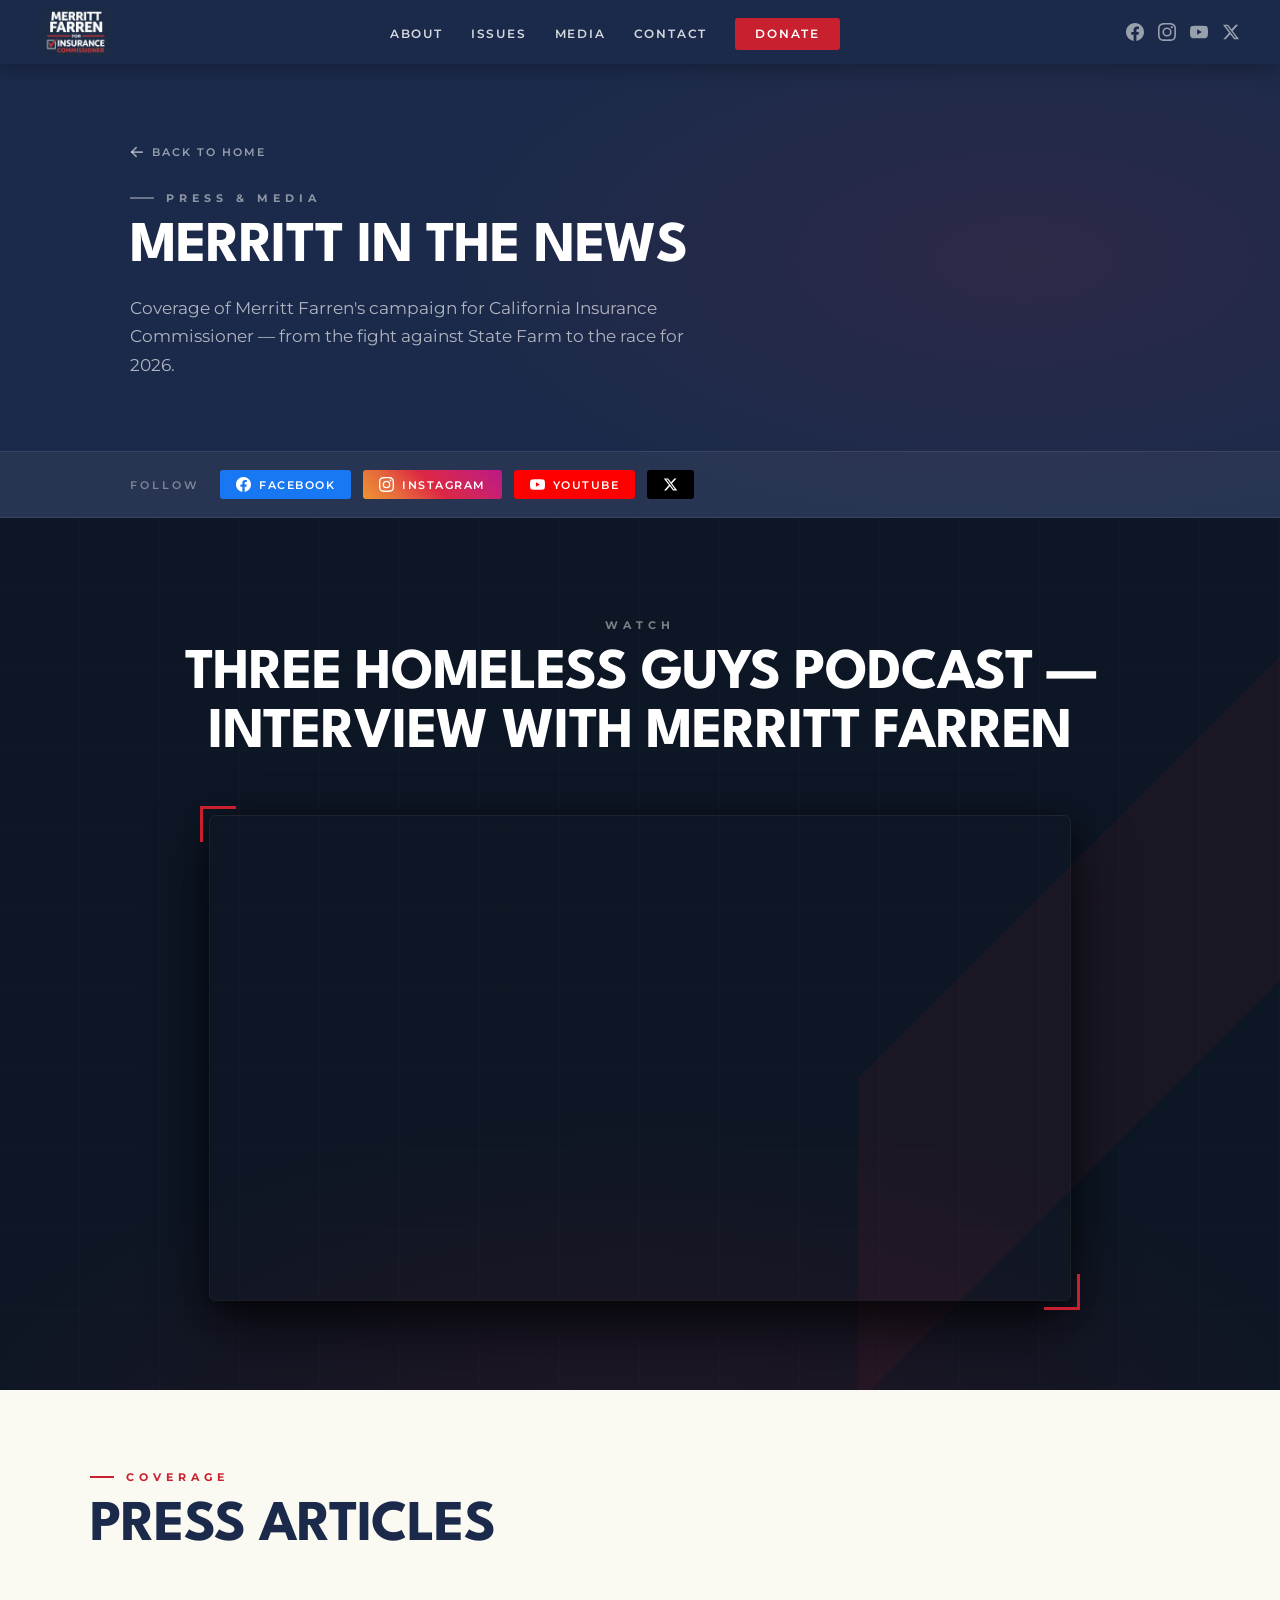
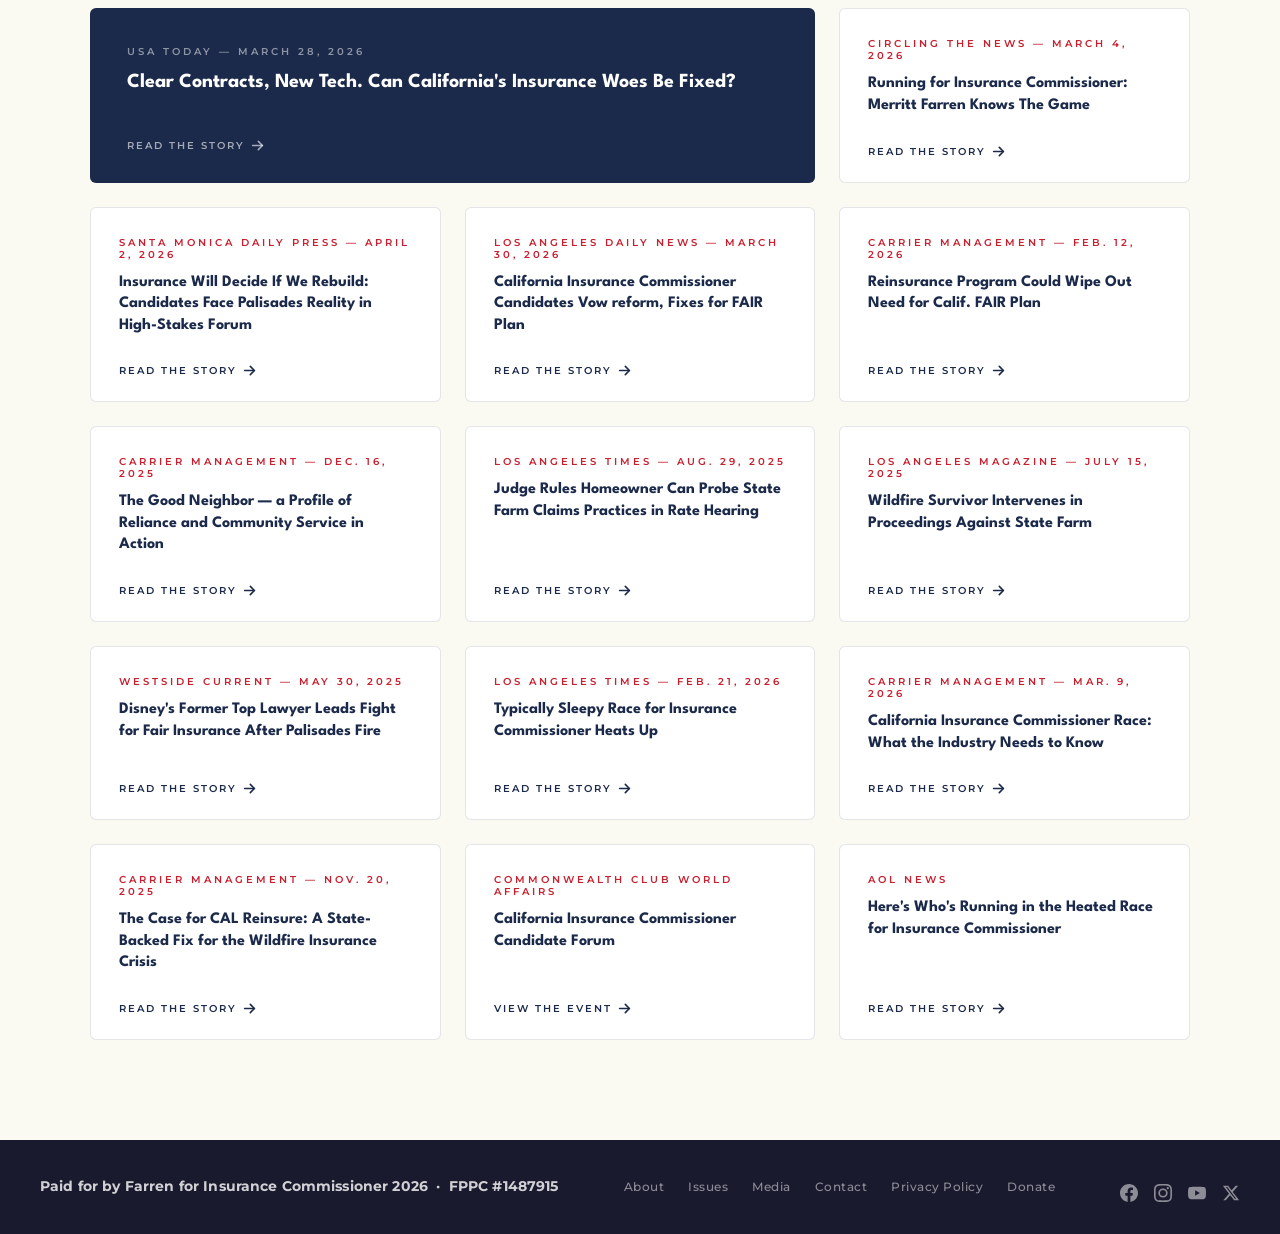
==== commit deab7fae: "Fix: headline capitalization and update press dates" ====
--- a/media.html
+++ b/media.html
@@ -275,13 +275,34 @@
     
     <div class="press-grid">
 
-      <!-- Featured: Circling the News — Mar 4, 2026 -->
-      <a class="press-card press-card--featured" href="https://www.circlingthenews.com/running-for-insurance-commissioner-merritt-farren-knows-the-game/" target="_blank">
+      <!-- Featured: USA Today — Mar 28, 2026 -->
+      <a class="press-card press-card--featured" href="https://www.usatoday.com/story/news/california/2026/03/28/home-insurance-in-california-proposals-2026-election/89351032007/" target="_blank">
+        <div class="press-outlet">USA Today &mdash; March 28, 2026</div>
+        <div class="press-headline">Clear Contracts, New Tech. Can California's Insurance Woes Be Fixed?</div>
+        <div class="press-read">Read the story <svg viewBox="0 0 16 16" fill="none" stroke="currentColor" stroke-width="2" stroke-linecap="round" stroke-linejoin="round"><line x1="2" y1="8" x2="14" y2="8"/><polyline points="9,3 14,8 9,13"/></svg></div>
+      </a>
+      
+      <!-- Circling the News — Mar 4, 2026 -->
+      <a class="press-card" href="https://www.circlingthenews.com/running-for-insurance-commissioner-merritt-farren-knows-the-game/" target="_blank">
         <div class="press-outlet">Circling the News &mdash; March 4, 2026</div>
-        <div class="press-headline">Running for Insurance Commissioner: Merritt Farren Knows the Game</div>
-        <div class="press-read">Read the story <svg viewBox="0 0 16 16" fill="none" stroke="currentColor" stroke-width="2" stroke-linecap="round" stroke-linejoin="round"><line x1="2" y1="8" x2="14" y2="8"/><polyline points="9,3 14,8 9,13"/></svg></div>
-      </a>
- 
+        <div class="press-headline">Running for Insurance Commissioner: Merritt Farren Knows The Game</div>
+        <div class="press-read">Read the story <svg viewBox="0 0 16 16" fill="none" stroke="currentColor" stroke-width="2" stroke-linecap="round" stroke-linejoin="round"><line x1="2" y1="8" x2="14" y2="8"/><polyline points="9,3 14,8 9,13"/></svg></div>
+      </a>
+
+      <!-- SMDP — Apr 2, 2026 -->
+      <a class="press-card" href="https://www.smdp.com/insurance-will-decide-if-we-rebuild-candidates-face-palisades-reality-in-high-stakes-forum/" target="_blank">
+        <div class="press-outlet">Santa Monica Daily Press &mdash; April 2, 2026</div>
+        <div class="press-headline">Insurance Will Decide If We Rebuild: Candidates Face Palisades Reality in High-Stakes Forum</div>
+        <div class="press-read">Read the story <svg viewBox="0 0 16 16" fill="none" stroke="currentColor" stroke-width="2" stroke-linecap="round" stroke-linejoin="round"><line x1="2" y1="8" x2="14" y2="8"/><polyline points="9,3 14,8 9,13"/></svg></div>
+      </a>
+
+      <!-- LDN — Mar 30, 2026 -->
+      <a class="press-card" href="https://www.dailynews.com/2026/03/27/california-insurance-commissioner-candidates-vow-reform-fixes-for-fair-plan/" target="_blank">
+        <div class="press-outlet">Los Angeles Daily News &mdash; March 30, 2026</div>
+        <div class="press-headline">California Insurance Commissioner Candidates Vow reform, Fixes for FAIR Plan</div>
+        <div class="press-read">Read the story <svg viewBox="0 0 16 16" fill="none" stroke="currentColor" stroke-width="2" stroke-linecap="round" stroke-linejoin="round"><line x1="2" y1="8" x2="14" y2="8"/><polyline points="9,3 14,8 9,13"/></svg></div>
+      </a>
+          
       <!-- Carrier Management — Feb 12, 2026 (Reinsurance/FAIR Plan) -->
       <a class="press-card" href="https://www.carriermanagement.com/features/2026/02/12/284526.htm" target="_blank">
         <div class="press-outlet">Carrier Management &mdash; Feb. 12, 2026</div>
--- a/css/styles.css
+++ b/css/styles.css
@@ -766,3 +766,121 @@
   @media (max-width: 480px) {
     .video-section { padding: 56px 0 52px; }
   }
+/* ═══════════════════════════════════════════════════════════
+   Pillars / Expandable Cards
+   ═══════════════════════════════════════════════════════════ */
+
+/* 3-column grid for pillars */
+.issues-grid-3 {
+  display: grid;
+  grid-template-columns: repeat(3, 1fr);
+  gap: 28px;
+}
+
+@media (max-width: 960px) {
+  .issues-grid-3 { grid-template-columns: 1fr; }
+}
+
+/* Expandable card container */
+.issue-card--expandable {
+  display: flex;
+  flex-direction: column;
+  transition: box-shadow 0.25s ease, transform 0.2s ease;
+  min-height: 300px; /* Ensures cards stay uniform */
+}
+
+.issue-card--expandable.is-open {
+  box-shadow: 0 8px 32px rgba(0,0,0,0.18);
+  background: rgba(255,255,255,0.08); /* Slight highlight when open */
+}
+
+/* Hidden extended content */
+.issue-expanded {
+  /* Use max-height for the slide effect */
+  max-height: 0;
+  overflow: hidden;
+  opacity: 0;
+  margin-top: 0;
+  /* Smooth transition for opening/closing */
+  transition: max-height 0.5s cubic-bezier(0, 1, 0, 1), opacity 0.3s ease, margin 0.3s ease;
+}
+
+/* State when the card is open */
+.issue-card--expandable.is-open .issue-expanded {
+  max-height: 1200px; /* High enough to fit all text */
+  opacity: 1;
+  margin-top: 16px;
+  /* Switch to a standard ease for the opening animation */
+  transition: max-height 0.5s ease-in-out, opacity 0.4s ease;
+}
+
+.issue-expanded p {
+  font-size: 0.9rem;
+  line-height: 1.7;
+  margin-bottom: 12px;
+  color: rgba(255,255,255,0.85);
+}
+
+.issue-expanded p:last-child { 
+  margin-bottom: 0; 
+}
+
+/* Keep the UI elements at the bottom */
+.issue-card--expandable .issue-tag { 
+  margin-top: auto; 
+}
+
+/* Expand button styling */
+.issue-expand-btn {
+  display: inline-flex;
+  align-items: center;
+  gap: 8px;
+  background: none;
+  border: none;
+  padding: 10px 0;
+  margin-top: 14px;
+  cursor: pointer;
+  font-family: inherit;
+  font-size: 0.82rem;
+  font-weight: 600;
+  color: var(--red);
+  letter-spacing: 0.02em;
+  transition: opacity 0.2s;
+}
+
+.expand-icon {
+  width: 16px;
+  height: 16px;
+  min-width: 16px;
+  flex-shrink: 0;
+  display: inline-block;
+  vertical-align: middle;
+  transition: transform 0.3s ease;
+}
+
+@media (max-width: 480px) {
+  .expand-icon {
+    width: 12px;
+    height: 12px;
+    min-width: 12px;
+  }
+
+  .issue-expand-btn {
+    font-size: 0.75rem;
+    gap: 6px;
+  }
+}
+
+@media (max-width: 960px) {
+  .expand-icon {
+    width: 14px;
+    height: 14px;
+    min-width: 14px;
+  }
+}
+.issue-card--expandable.is-open .expand-icon { 
+  transform: rotate(45deg); 
+}
+
+
+
